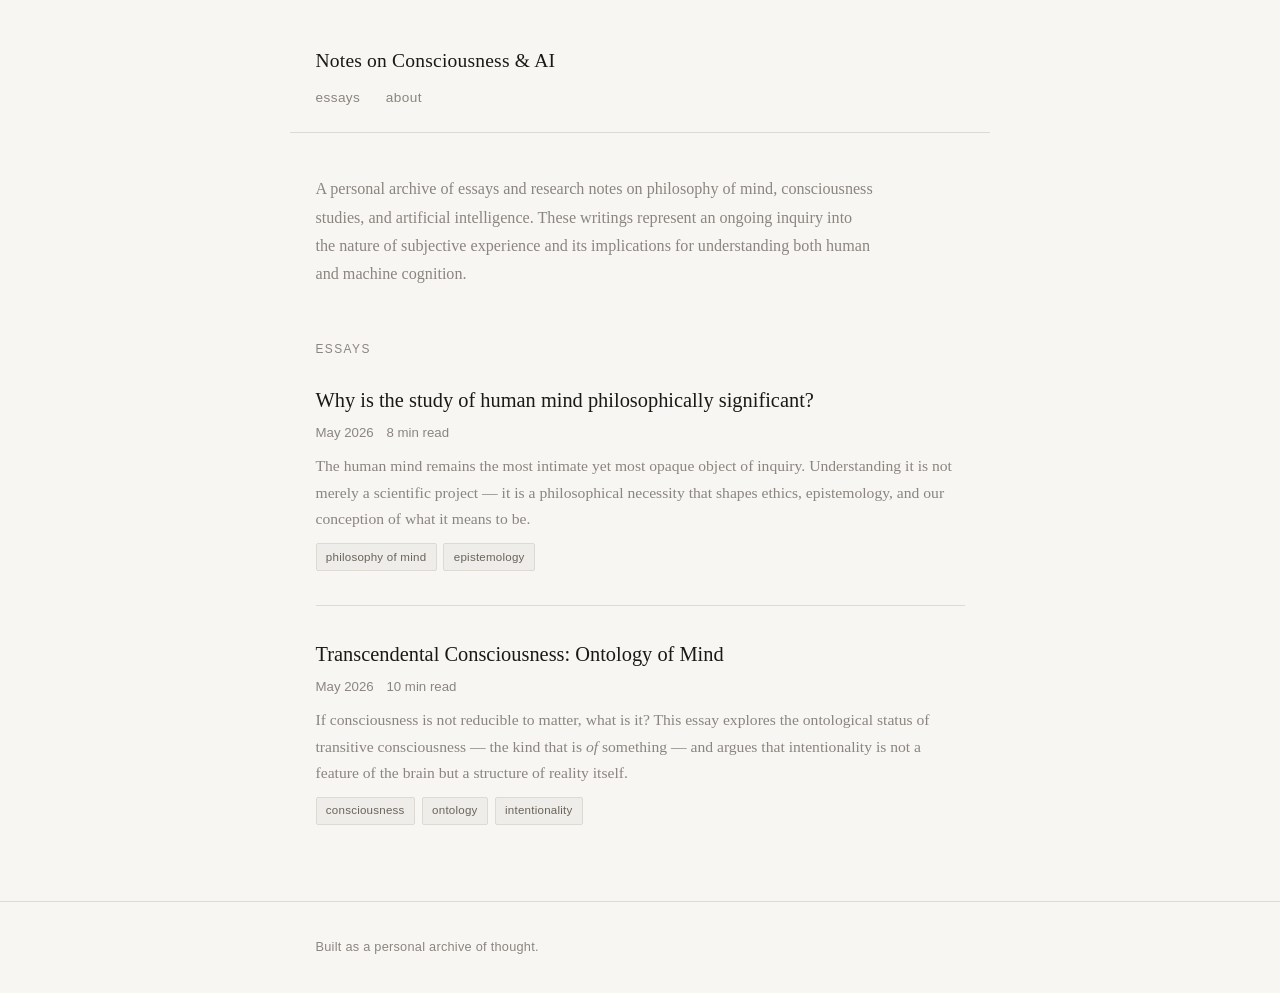
==== index.html @ 5f80840b "Initial commit: personal intellectual archive site" ====
<!DOCTYPE html>
<html lang="en">
<head>
  <meta charset="UTF-8">
  <meta name="viewport" content="width=device-width, initial-scale=1.0">
  <title>Notes on Consciousness &amp; AI</title>
  <link rel="stylesheet" href="styles/style.css">
  <meta name="description" content="A personal intellectual archive — essays and research notes on consciousness, philosophy of mind, and AI.">
</head>
<body>

  <header class="site-header">
    <div class="container">
      <h1 class="site-title"><a href="index.html">Notes on Consciousness &amp; AI</a></h1>
      <nav class="site-nav">
        <a href="index.html">Essays</a>
        <a href="#">About</a>
      </nav>
    </div>
  </header>

  <main>
    <div class="container">

      <p class="intro">
        A personal archive of essays and research notes on philosophy of mind,
        consciousness studies, and artificial intelligence. These writings
        represent an ongoing inquiry into the nature of subjective experience
        and its implications for understanding both human and machine cognition.
      </p>

      <div class="section-label">Essays</div>

      <ul class="article-list">

        <li>
          <a href="articles/article1.html">
            <div class="article-item-title">Why is the study of human mind philosophically significant?</div>
            <div class="article-item-meta">
              <span>May 2026</span>
              <span>8 min read</span>
            </div>
            <div class="article-item-excerpt">
              The human mind remains the most intimate yet most opaque object of
              inquiry. Understanding it is not merely a scientific project — it
              is a philosophical necessity that shapes ethics, epistemology, and
              our conception of what it means to be.
            </div>
            <div class="tag-list">
              <span class="tag">philosophy of mind</span>
              <span class="tag">epistemology</span>
            </div>
          </a>
        </li>

        <li>
          <a href="articles/article2.html">
            <div class="article-item-title">Transcendental Consciousness: Ontology of Mind</div>
            <div class="article-item-meta">
              <span>May 2026</span>
              <span>10 min read</span>
            </div>
            <div class="article-item-excerpt">
              If consciousness is not reducible to matter, what is it? This essay
              explores the ontological status of transitive consciousness — the
              kind that is <em>of</em> something — and argues that intentionality
              is not a feature of the brain but a structure of reality itself.
            </div>
            <div class="tag-list">
              <span class="tag">consciousness</span>
              <span class="tag">ontology</span>
              <span class="tag">intentionality</span>
            </div>
          </a>
        </li>

      </ul>

    </div>
  </main>

  <footer class="site-footer">
    <div class="container">
      <p>Built as a personal archive of thought.</p>
    </div>
  </footer>

</body>
</html>
---- styles/style.css ----
*,
*::before,
*::after {
  margin: 0;
  padding: 0;
  box-sizing: border-box;
}

:root {
  --bg: #111111;
  --bg-elevated: #181818;
  --text: #c8c3bc;
  --text-muted: #7a756e;
  --text-heading: #e2ddd5;
  --accent: #9a8f80;
  --accent-hover: #bfb5a3;
  --border: #2a2724;
  --link: #a8997e;
  --link-hover: #cfc3a8;
  --divider: #2e2b27;
  --tag-bg: #1e1c19;
  --tag-text: #8a8070;
  --max-width: 700px;
  --serif: Georgia, "Times New Roman", "Noto Serif", serif;
  --sans: -apple-system, "Segoe UI", Roboto, Helvetica, Arial, sans-serif;
  --mono: "SF Mono", "Fira Code", "Fira Mono", Menlo, monospace;
}

@media (prefers-color-scheme: light) {
  :root {
    --bg: #f8f6f2;
    --bg-elevated: #efedea;
    --text: #3a3835;
    --text-muted: #8a8580;
    --text-heading: #1a1918;
    --accent: #6b6358;
    --accent-hover: #4a453d;
    --border: #ddd9d3;
    --link: #7a6e5c;
    --link-hover: #5a5040;
    --divider: #e0dcd6;
    --tag-bg: #eeedea;
    --tag-text: #6a6358;
  }
}

html {
  font-size: 17px;
  scroll-behavior: smooth;
}

body {
  font-family: var(--serif);
  background-color: var(--bg);
  color: var(--text);
  line-height: 1.8;
  -webkit-font-smoothing: antialiased;
  -moz-osx-font-smoothing: grayscale;
  min-height: 100vh;
  display: flex;
  flex-direction: column;
}

a {
  color: var(--link);
  text-decoration: none;
  transition: color 0.2s ease;
}

a:hover {
  color: var(--link-hover);
}

::selection {
  background-color: var(--accent);
  color: var(--bg);
}

header.site-header {
  padding: 2.5rem 0 0;
}

header.site-header .container {
  border-bottom: 1px solid var(--border);
  padding-bottom: 1.25rem;
}

.site-title {
  font-family: var(--serif);
  font-size: 1.15rem;
  font-weight: 400;
  color: var(--text-heading);
  letter-spacing: 0.01em;
}

.site-title a {
  color: var(--text-heading);
}

.site-title a:hover {
  color: var(--accent-hover);
}

nav.site-nav {
  margin-top: 0.5rem;
  font-family: var(--sans);
  font-size: 0.8rem;
  display: flex;
  gap: 1.5rem;
}

nav.site-nav a {
  color: var(--text-muted);
  letter-spacing: 0.03em;
  text-transform: lowercase;
}

nav.site-nav a:hover {
  color: var(--text-heading);
}

.container {
  max-width: var(--max-width);
  margin: 0 auto;
  padding: 0 1.5rem;
  width: 100%;
}

main {
  flex: 1;
  padding: 2.5rem 0;
}

.intro {
  margin-bottom: 3rem;
  color: var(--text-muted);
  font-size: 0.95rem;
  line-height: 1.75;
  max-width: 560px;
}

.section-label {
  font-family: var(--sans);
  font-size: 0.7rem;
  text-transform: uppercase;
  letter-spacing: 0.12em;
  color: var(--text-muted);
  margin-bottom: 1.5rem;
}

.article-list {
  list-style: none;
}

.article-list li {
  margin-bottom: 2rem;
  padding-bottom: 2rem;
  border-bottom: 1px solid var(--border);
}

.article-list li:last-child {
  border-bottom: none;
  padding-bottom: 0;
}

.article-item-title {
  font-family: var(--serif);
  font-size: 1.2rem;
  color: var(--text-heading);
  line-height: 1.4;
  margin-bottom: 0.35rem;
  transition: color 0.2s ease;
}

.article-list a:hover .article-item-title {
  color: var(--accent-hover);
}

.article-item-meta {
  font-family: var(--sans);
  font-size: 0.78rem;
  color: var(--text-muted);
  display: flex;
  align-items: center;
  gap: 0.75rem;
  margin-bottom: 0.5rem;
}

.article-item-excerpt {
  color: var(--text-muted);
  font-size: 0.92rem;
  line-height: 1.7;
}

.tag-list {
  display: flex;
  flex-wrap: wrap;
  gap: 0.4rem;
  margin-top: 0.6rem;
}

.tag {
  font-family: var(--sans);
  font-size: 0.68rem;
  background-color: var(--tag-bg);
  color: var(--tag-text);
  padding: 0.15rem 0.55rem;
  border-radius: 2px;
  letter-spacing: 0.02em;
  border: 1px solid var(--border);
}

.article-header {
  margin-bottom: 2.5rem;
}

.article-title {
  font-family: var(--serif);
  font-size: 1.65rem;
  color: var(--text-heading);
  line-height: 1.35;
  letter-spacing: -0.01em;
  margin-bottom: 0.6rem;
}

.article-meta {
  font-family: var(--sans);
  font-size: 0.78rem;
  color: var(--text-muted);
  display: flex;
  align-items: center;
  gap: 1rem;
  flex-wrap: wrap;
}

.article-meta .tag-list {
  margin-top: 0;
}

.article-body {
  margin-bottom: 3rem;
}

.article-body p {
  margin-bottom: 1.4rem;
}

.article-body p:last-child {
  margin-bottom: 0;
}

.article-body blockquote {
  border-left: 2px solid var(--accent);
  padding-left: 1.25rem;
  margin: 1.8rem 0;
  color: var(--text-muted);
  font-style: italic;
}

.article-body blockquote p:last-child {
  margin-bottom: 0;
}

.article-body em {
  color: var(--accent-hover);
  font-style: italic;
}

.article-body strong {
  color: var(--text-heading);
  font-weight: 600;
}

.article-body hr {
  border: none;
  border-top: 1px solid var(--divider);
  margin: 2.5rem 0;
}

.article-body h2 {
  font-family: var(--serif);
  font-size: 1.2rem;
  color: var(--text-heading);
  margin: 2.5rem 0 1rem;
  letter-spacing: -0.01em;
}

.article-body h3 {
  font-family: var(--serif);
  font-size: 1.05rem;
  color: var(--text-heading);
  margin: 2rem 0 0.75rem;
}

.article-body code {
  font-family: var(--mono);
  font-size: 0.85em;
  background: var(--tag-bg);
  padding: 0.15em 0.35em;
  border-radius: 2px;
  color: var(--accent-hover);
}

.back-link {
  font-family: var(--sans);
  font-size: 0.8rem;
  color: var(--text-muted);
  display: inline-flex;
  align-items: center;
  gap: 0.3rem;
  margin-bottom: 2.5rem;
  transition: color 0.2s ease;
}

.back-link:hover {
  color: var(--text-heading);
}

.back-link .arrow {
  transition: transform 0.2s ease;
}

.back-link:hover .arrow {
  transform: translateX(-3px);
}

footer.site-footer {
  padding: 2rem 0;
  border-top: 1px solid var(--border);
  margin-top: auto;
}

footer.site-footer p {
  font-family: var(--sans);
  font-size: 0.75rem;
  color: var(--text-muted);
  letter-spacing: 0.02em;
}

@media (max-width: 600px) {
  html {
    font-size: 16px;
  }

  .container {
    padding: 0 1.25rem;
  }

  .article-title {
    font-size: 1.4rem;
  }

  .article-item-title {
    font-size: 1.1rem;
  }
}
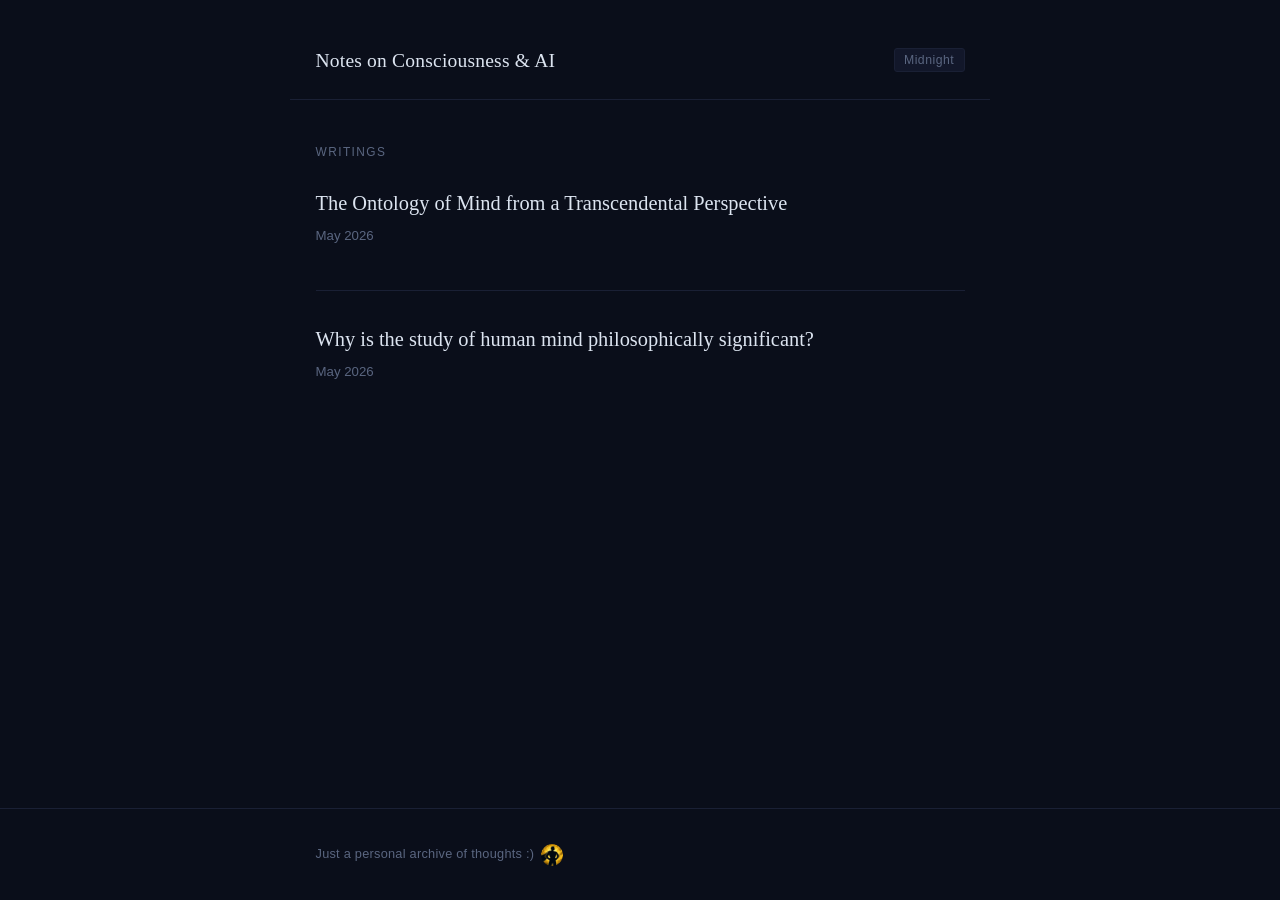
==== commit 78ac19df: "Update site: theme switcher, redesign, new content, profile avatar" ====
--- a/index.html
+++ b/index.html
@@ -1,5 +1,5 @@
 <!DOCTYPE html>
-<html lang="en">
+<html lang="en" data-theme="midnight">
 <head>
   <meta charset="UTF-8">
   <meta name="viewport" content="width=device-width, initial-scale=1.0">
@@ -12,64 +12,31 @@
   <header class="site-header">
     <div class="container">
       <h1 class="site-title"><a href="index.html">Notes on Consciousness &amp; AI</a></h1>
-      <nav class="site-nav">
-        <a href="index.html">Essays</a>
-        <a href="#">About</a>
-      </nav>
+      <button class="theme-toggle" onclick="cycleTheme()" aria-label="Switch theme">midnight</button>
     </div>
   </header>
 
   <main>
     <div class="container">
 
-      <p class="intro">
-        A personal archive of essays and research notes on philosophy of mind,
-        consciousness studies, and artificial intelligence. These writings
-        represent an ongoing inquiry into the nature of subjective experience
-        and its implications for understanding both human and machine cognition.
-      </p>
-
-      <div class="section-label">Essays</div>
+      <div class="section-label">Writings</div>
 
       <ul class="article-list">
+
+        <li>
+          <a href="articles/article2.html">
+            <div class="article-item-title">The Ontology of Mind from a Transcendental Perspective</div>
+            <div class="article-item-meta">
+              <span>May 2026</span>
+            </div>
+          </a>
+        </li>
 
         <li>
           <a href="articles/article1.html">
             <div class="article-item-title">Why is the study of human mind philosophically significant?</div>
             <div class="article-item-meta">
               <span>May 2026</span>
-              <span>8 min read</span>
-            </div>
-            <div class="article-item-excerpt">
-              The human mind remains the most intimate yet most opaque object of
-              inquiry. Understanding it is not merely a scientific project — it
-              is a philosophical necessity that shapes ethics, epistemology, and
-              our conception of what it means to be.
-            </div>
-            <div class="tag-list">
-              <span class="tag">philosophy of mind</span>
-              <span class="tag">epistemology</span>
-            </div>
-          </a>
-        </li>
-
-        <li>
-          <a href="articles/article2.html">
-            <div class="article-item-title">Transcendental Consciousness: Ontology of Mind</div>
-            <div class="article-item-meta">
-              <span>May 2026</span>
-              <span>10 min read</span>
-            </div>
-            <div class="article-item-excerpt">
-              If consciousness is not reducible to matter, what is it? This essay
-              explores the ontological status of transitive consciousness — the
-              kind that is <em>of</em> something — and argues that intentionality
-              is not a feature of the brain but a structure of reality itself.
-            </div>
-            <div class="tag-list">
-              <span class="tag">consciousness</span>
-              <span class="tag">ontology</span>
-              <span class="tag">intentionality</span>
             </div>
           </a>
         </li>
@@ -81,9 +48,28 @@
 
   <footer class="site-footer">
     <div class="container">
-      <p>Built as a personal archive of thought.</p>
+      <p>Just a personal archive of thoughts :)&ensp;<a href="https://x.com/herooffjustice" target="_blank" rel="noopener" class="footer-x"><img src="assets/profile.jpg" alt="X profile" class="footer-avatar"></a></p>
     </div>
   </footer>
 
+  <script>
+    const themes = ['dark', 'light', 'sepia', 'midnight'];
+    const root = document.documentElement;
+    const stored = localStorage.getItem('theme');
+    if (stored && themes.includes(stored)) {
+      root.setAttribute('data-theme', stored);
+    }
+    function cycleTheme() {
+      const current = root.getAttribute('data-theme') || 'dark';
+      const next = themes[(themes.indexOf(current) + 1) % themes.length];
+      root.setAttribute('data-theme', next);
+      localStorage.setItem('theme', next);
+      document.querySelectorAll('.theme-toggle').forEach(b => b.textContent = next);
+    }
+    document.querySelectorAll('.theme-toggle').forEach(b => {
+      b.textContent = root.getAttribute('data-theme');
+    });
+  </script>
+
 </body>
 </html>
--- a/styles/style.css
+++ b/styles/style.css
@@ -7,6 +7,13 @@
 }
 
 :root {
+  --max-width: 700px;
+  --serif: Georgia, "Times New Roman", "Noto Serif", serif;
+  --sans: -apple-system, "Segoe UI", Roboto, Helvetica, Arial, sans-serif;
+  --mono: "SF Mono", "Fira Code", "Fira Mono", Menlo, monospace;
+}
+
+[data-theme="dark"] {
   --bg: #111111;
   --bg-elevated: #181818;
   --text: #c8c3bc;
@@ -20,28 +27,58 @@
   --divider: #2e2b27;
   --tag-bg: #1e1c19;
   --tag-text: #8a8070;
-  --max-width: 700px;
-  --serif: Georgia, "Times New Roman", "Noto Serif", serif;
-  --sans: -apple-system, "Segoe UI", Roboto, Helvetica, Arial, sans-serif;
-  --mono: "SF Mono", "Fira Code", "Fira Mono", Menlo, monospace;
-}
-
-@media (prefers-color-scheme: light) {
-  :root {
-    --bg: #f8f6f2;
-    --bg-elevated: #efedea;
-    --text: #3a3835;
-    --text-muted: #8a8580;
-    --text-heading: #1a1918;
-    --accent: #6b6358;
-    --accent-hover: #4a453d;
-    --border: #ddd9d3;
-    --link: #7a6e5c;
-    --link-hover: #5a5040;
-    --divider: #e0dcd6;
-    --tag-bg: #eeedea;
-    --tag-text: #6a6358;
-  }
+  --theme-icon: "◐";
+}
+
+[data-theme="light"] {
+  --bg: #f8f6f2;
+  --bg-elevated: #efedea;
+  --text: #3a3835;
+  --text-muted: #8a8580;
+  --text-heading: #1a1918;
+  --accent: #6b6358;
+  --accent-hover: #4a453d;
+  --border: #ddd9d3;
+  --link: #7a6e5c;
+  --link-hover: #5a5040;
+  --divider: #e0dcd6;
+  --tag-bg: #eeedea;
+  --tag-text: #6a6358;
+  --theme-icon: "◑";
+}
+
+[data-theme="sepia"] {
+  --bg: #f0e6d0;
+  --bg-elevated: #e8dcc4;
+  --text: #4a3f2e;
+  --text-muted: #8a7d66;
+  --text-heading: #2c2315;
+  --accent: #8a7a5e;
+  --accent-hover: #6e5f3f;
+  --border: #d4c8a8;
+  --link: #7a6845;
+  --link-hover: #5a4a2d;
+  --divider: #d0c4a0;
+  --tag-bg: #e4d8be;
+  --tag-text: #7a6e50;
+  --theme-icon: "◉";
+}
+
+[data-theme="midnight"] {
+  --bg: #0a0e1a;
+  --bg-elevated: #0f1320;
+  --text: #b8c4d8;
+  --text-muted: #5a6680;
+  --text-heading: #dce4f0;
+  --accent: #7a8faa;
+  --accent-hover: #9ab0cc;
+  --border: #1a2035;
+  --link: #8a9eb8;
+  --link-hover: #b0c4e0;
+  --divider: #1a2038;
+  --tag-bg: #12172a;
+  --tag-text: #6a7a95;
+  --theme-icon: "☾";
 }
 
 html {
@@ -59,6 +96,7 @@
   min-height: 100vh;
   display: flex;
   flex-direction: column;
+  transition: background-color 0.3s ease, color 0.3s ease;
 }
 
 a {
@@ -83,6 +121,9 @@
 header.site-header .container {
   border-bottom: 1px solid var(--border);
   padding-bottom: 1.25rem;
+  display: flex;
+  justify-content: space-between;
+  align-items: center;
 }
 
 .site-title {
@@ -101,8 +142,13 @@
   color: var(--accent-hover);
 }
 
+.header-right {
+  display: flex;
+  align-items: center;
+  gap: 1.5rem;
+}
+
 nav.site-nav {
-  margin-top: 0.5rem;
   font-family: var(--sans);
   font-size: 0.8rem;
   display: flex;
@@ -117,6 +163,32 @@
 
 nav.site-nav a:hover {
   color: var(--text-heading);
+}
+
+.theme-toggle {
+  font-family: var(--sans);
+  font-size: 0.72rem;
+  background: var(--tag-bg);
+  color: var(--text-muted);
+  border: 1px solid var(--border);
+  border-radius: 3px;
+  padding: 0.3rem 0.55rem;
+  cursor: pointer;
+  letter-spacing: 0.04em;
+  text-transform: capitalize;
+  transition: background-color 0.2s ease, color 0.2s ease, border-color 0.2s ease;
+  line-height: 1;
+  user-select: none;
+}
+
+.theme-toggle:hover {
+  color: var(--text-heading);
+  background: var(--bg-elevated);
+}
+
+.theme-toggle:focus-visible {
+  outline: 2px solid var(--accent);
+  outline-offset: 2px;
 }
 
 .container {
@@ -192,24 +264,6 @@
   line-height: 1.7;
 }
 
-.tag-list {
-  display: flex;
-  flex-wrap: wrap;
-  gap: 0.4rem;
-  margin-top: 0.6rem;
-}
-
-.tag {
-  font-family: var(--sans);
-  font-size: 0.68rem;
-  background-color: var(--tag-bg);
-  color: var(--tag-text);
-  padding: 0.15rem 0.55rem;
-  border-radius: 2px;
-  letter-spacing: 0.02em;
-  border: 1px solid var(--border);
-}
-
 .article-header {
   margin-bottom: 2.5rem;
 }
@@ -233,16 +287,14 @@
   flex-wrap: wrap;
 }
 
-.article-meta .tag-list {
-  margin-top: 0;
-}
-
 .article-body {
   margin-bottom: 3rem;
 }
 
 .article-body p {
   margin-bottom: 1.4rem;
+  text-align: justify;
+  hyphens: auto;
 }
 
 .article-body p:last-child {
@@ -335,6 +387,29 @@
   font-size: 0.75rem;
   color: var(--text-muted);
   letter-spacing: 0.02em;
+  display: flex;
+  align-items: center;
+  gap: 0;
+}
+
+.footer-x {
+  color: var(--text-muted);
+  transition: color 0.2s ease, opacity 0.2s ease;
+  display: inline-flex;
+  align-items: center;
+  vertical-align: middle;
+}
+
+.footer-x:hover {
+  opacity: 0.8;
+}
+
+.footer-avatar {
+  width: 22px;
+  height: 22px;
+  border-radius: 50%;
+  object-fit: cover;
+  vertical-align: middle;
 }
 
 @media (max-width: 600px) {
@@ -353,4 +428,13 @@
   .article-item-title {
     font-size: 1.1rem;
   }
+
+  header.site-header .container {
+    flex-direction: column;
+    gap: 0.75rem;
+  }
+
+  .header-right {
+    gap: 1rem;
+  }
 }
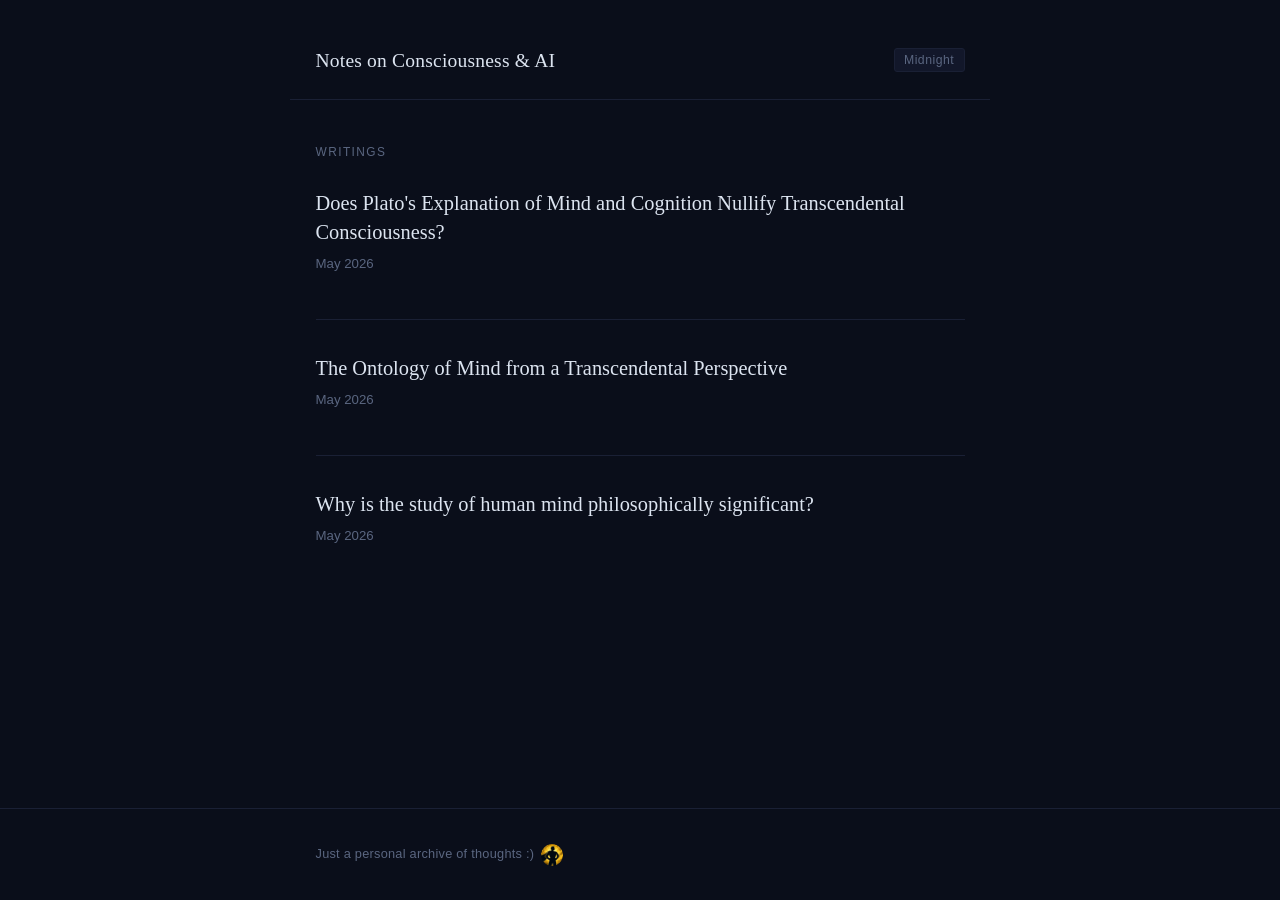
==== commit 8349100b: "Add article 3, remove meta descriptions from articles, add .gitignore" ====
--- a/index.html
+++ b/index.html
@@ -22,6 +22,15 @@
       <div class="section-label">Writings</div>
 
       <ul class="article-list">
+
+        <li>
+          <a href="articles/article3.html">
+            <div class="article-item-title">Does Plato's Explanation of Mind and Cognition Nullify Transcendental Consciousness?</div>
+            <div class="article-item-meta">
+              <span>May 2026</span>
+            </div>
+          </a>
+        </li>
 
         <li>
           <a href="articles/article2.html">
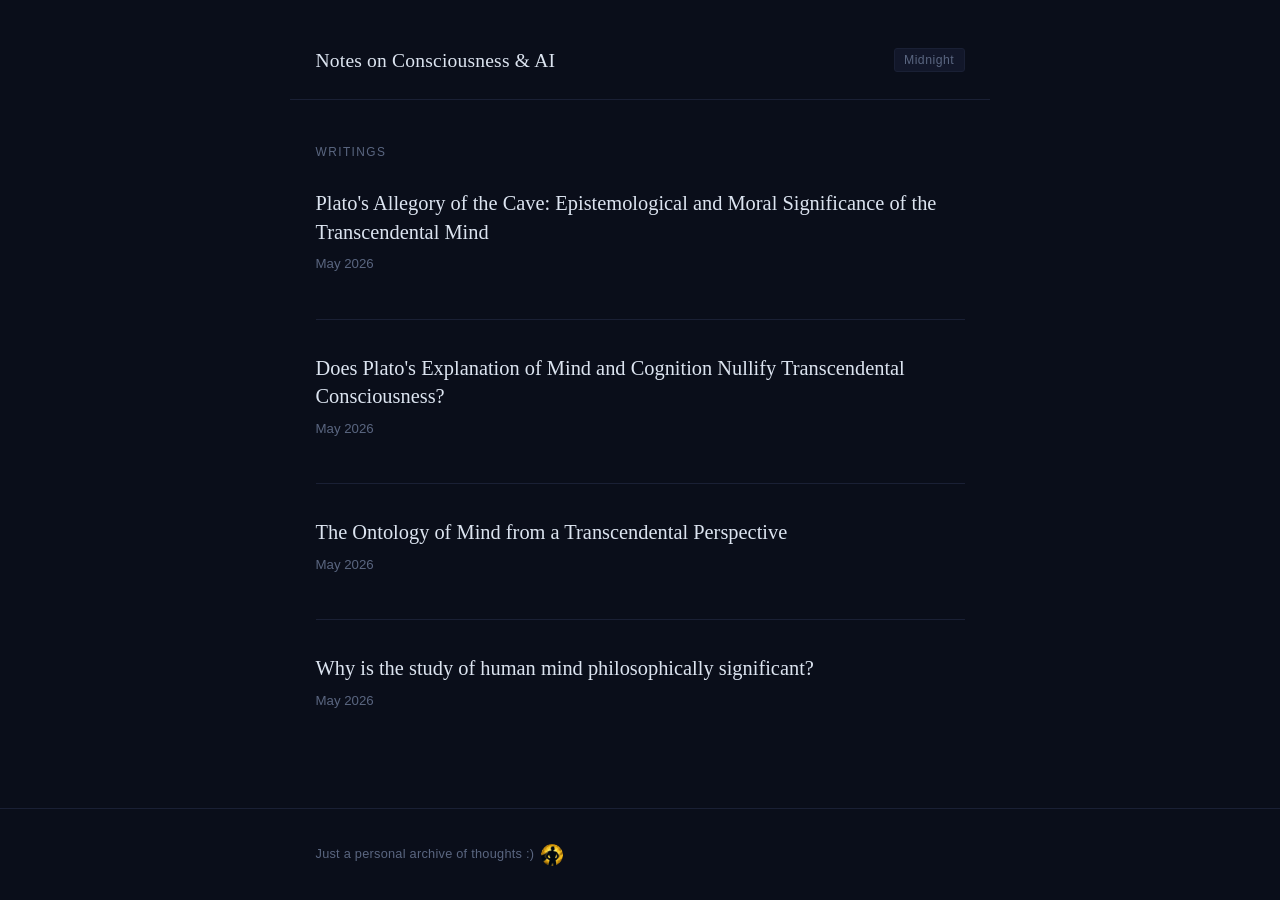
==== commit 7e88f8e4: "Add article 4: Plato's Allegory of the Cave" ====
--- a/index.html
+++ b/index.html
@@ -6,6 +6,10 @@
   <title>Notes on Consciousness &amp; AI</title>
   <link rel="stylesheet" href="styles/style.css">
   <meta name="description" content="A personal intellectual archive — essays and research notes on consciousness, philosophy of mind, and AI.">
+  <meta property="og:title" content="Notes on Consciousness & AI">
+  <meta property="og:url" content="https://herooffjustice.github.io/PhilXML/">
+  <meta property="og:image" content="https://herooffjustice.github.io/PhilXML/assets/profile.jpg">
+  <meta name="twitter:card" content="summary">
 </head>
 <body>
 
@@ -22,6 +26,15 @@
       <div class="section-label">Writings</div>
 
       <ul class="article-list">
+
+        <li>
+          <a href="articles/article4.html">
+            <div class="article-item-title">Plato's Allegory of the Cave: Epistemological and Moral Significance of the Transcendental Mind</div>
+            <div class="article-item-meta">
+              <span>May 2026</span>
+            </div>
+          </a>
+        </li>
 
         <li>
           <a href="articles/article3.html">
